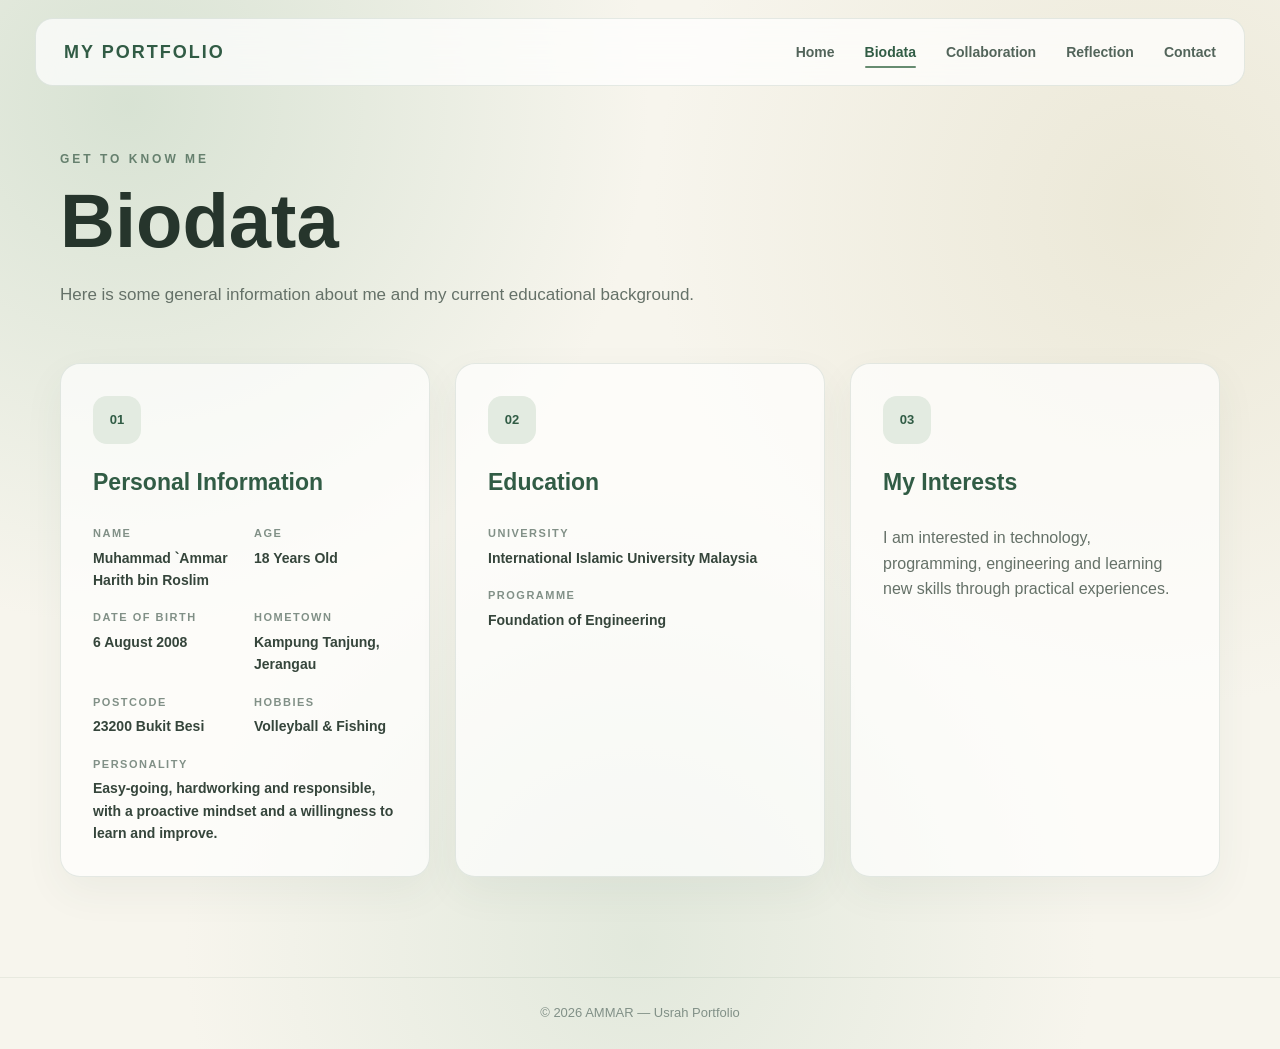
==== biodata.html @ 47d76e14 "seperate page" ====
<!DOCTYPE html>
<html lang="en">

<head>

    <meta charset="UTF-8">
    <meta name="viewport" content="width=device-width, initial-scale=1.0">

    <title>Biodata | AMMAR</title>

    <link rel="stylesheet" href="style.css">

</head>

<body>

<nav id="navbar">

    <div class="logo">MY PORTFOLIO</div>

    <button class="menu-toggle"
            onclick="toggleMenu()"
            aria-label="Open navigation menu">
        ☰
    </button>

    <ul id="nav-menu">

        <li><a href="index.html">Home</a></li>

        <li>
            <a href="biodata.html" class="active">
                Biodata
            </a>
        </li>

        <li>
            <a href="collaboration.html">
                Collaboration
            </a>
        </li>

        <li>
            <a href="reflection.html">
                Reflection
            </a>
        </li>

        <li>
            <a href="contact.html">
                Contact
            </a>
        </li>

    </ul>

</nav>


<main>

<section class="page-section reveal">

    <div class="section-content">

        <p class="small-text">
            GET TO KNOW ME
        </p>

        <h1>Biodata</h1>

        <p class="section-intro">
            Here is some general information about me and
            my current educational background.
        </p>


        <div class="biodata-container">


            <!-- PERSONAL INFORMATION -->

            <div class="info-card">

                <div class="card-icon">
                    01
                </div>

                <h2>
                    Personal Information
                </h2>

                <div class="info-list">

                    <div class="info-item">
                        <span>Name</span>
                        <strong>
                            Muhammad `Ammar Harith bin Roslim
                        </strong>
                    </div>

                    <div class="info-item">
                        <span>Age</span>
                        <strong>
                            18 Years Old
                        </strong>
                    </div>

                    <div class="info-item">
                        <span>Date of Birth</span>
                        <strong>
                            6 August 2008
                        </strong>
                    </div>

                    <div class="info-item">
                        <span>Hometown</span>
                        <strong>
                            Kampung Tanjung, Jerangau
                        </strong>
                    </div>

                    <div class="info-item">
                        <span>Postcode</span>
                        <strong>
                            23200 Bukit Besi
                        </strong>
                    </div>

                    <div class="info-item">
                        <span>Hobbies</span>
                        <strong>
                            Volleyball & Fishing
                        </strong>
                    </div>

                    <div class="info-item full-width">
                        <span>Personality</span>
                        <strong>
                            Easy-going, hardworking and responsible,
                            with a proactive mindset and a willingness
                            to learn and improve.
                        </strong>
                    </div>

                </div>

            </div>


            <!-- EDUCATION -->

            <div class="info-card">

                <div class="card-icon">
                    02
                </div>

                <h2>
                    Education
                </h2>

                <div class="info-list">

                    <div class="info-item">

                        <span>
                            University
                        </span>

                        <strong>
                            International Islamic University Malaysia
                        </strong>

                    </div>

                    <div class="info-item">

                        <span>
                            Programme
                        </span>

                        <strong>
                            Foundation of Engineering
                        </strong>

                    </div>

                </div>

            </div>


            <!-- INTERESTS -->

            <div class="info-card">

                <div class="card-icon">
                    03
                </div>

                <h2>
                    My Interests
                </h2>

                <p>
                    I am interested in technology, programming,
                    engineering and learning new skills through
                    practical experiences.
                </p>

            </div>


        </div>

    </div>

</section>

</main>


<footer>
    <p>© 2026 AMMAR — Usrah Portfolio</p>
</footer>


<script src="script.js"></script>

</body>
</html>
---- style.css ----
* {
    margin: 0;
    padding: 0;
    box-sizing: border-box;
    scroll-behavior: smooth;
}

body {
    font-family: Arial, Helvetica, sans-serif;
    color: #26352c;

    background:
        radial-gradient(
            circle at 10% 10%,
            rgba(190, 211, 190, 0.55),
            transparent 35%
        ),
        radial-gradient(
            circle at 90% 20%,
            rgba(221, 216, 188, 0.45),
            transparent 35%
        ),
        radial-gradient(
            circle at 50% 90%,
            rgba(205, 220, 203, 0.5),
            transparent 40%
        ),
        #f7f5ed;

    line-height: 1.6;
}

a {
    text-decoration: none;
    color: inherit;
}

img {
    max-width: 100%;
    display: block;
}


/* =========================
   NAVBAR
========================= */

nav {
    position: fixed;

    top: 18px;
    left: 50%;

    transform: translateX(-50%);

    width: calc(100% - 70px);
    max-width: 1250px;

    height: 68px;

    padding: 0 28px;

    display: flex;
    align-items: center;
    justify-content: space-between;

    background: rgba(255, 255, 255, 0.72);

    backdrop-filter: blur(18px);
    -webkit-backdrop-filter: blur(18px);

    border: 1px solid rgba(49, 92, 69, 0.12);

    border-radius: 18px;

    z-index: 1000;

    transition: 0.3s ease;
}

nav.scrolled {
    box-shadow:
        0 10px 30px rgba(48, 70, 56, 0.08);
}

.logo {
    font-size: 18px;
    font-weight: 800;
    letter-spacing: 2px;
    color: #315c45;
}

nav ul {
    display: flex;
    align-items: center;
    gap: 30px;
    list-style: none;
}

nav ul li a {
    position: relative;

    font-size: 14px;
    font-weight: 600;

    color: #52645a;

    transition: 0.25s ease;
}

nav ul li a:hover,
nav ul li a.active {
    color: #315c45;
}

nav ul li a.active::after {
    content: "";

    position: absolute;

    left: 0;
    right: 0;
    bottom: -8px;

    height: 2px;

    background: #668b70;

    border-radius: 10px;
}

.menu-toggle {
    display: none;

    border: none;
    background: transparent;

    font-size: 28px;

    color: #315c45;

    cursor: pointer;
}


/* =========================
   GENERAL
========================= */

.page-section {
    min-height: 100vh;

    padding: 150px 60px 100px;
}

.section-content {
    width: 100%;
    max-width: 1200px;
    margin: auto;
}

.small-text {
    font-size: 12px;
    font-weight: bold;

    letter-spacing: 3px;
    text-transform: uppercase;

    color: #66806e;

    margin-bottom: 12px;
}

h1 {
    font-size: clamp(42px, 6vw, 76px);

    line-height: 1.05;

    margin-bottom: 20px;

    color: #26352c;
}

h2 {
    color: #315c45;
}

.section-intro {
    max-width: 700px;

    font-size: 17px;

    color: #657168;

    margin-bottom: 55px;
}


/* =========================
   HOME
========================= */

.page-home {
    min-height: 100vh;

    max-width: 1400px;

    margin: auto;

    padding:
        150px 60px
        80px;

    display: flex;

    align-items: center;
    justify-content: space-between;

    gap: 70px;
}

.home-content {
    flex: 1;

    max-width: 700px;
}

.home-content h1 {
    font-size: clamp(48px, 7vw, 88px);
}

.home-content h1 span {
    color: #668b70;
}

.home-content h2 {
    font-size: clamp(22px, 3vw, 34px);

    margin-bottom: 22px;
}

.description {
    max-width: 620px;

    font-size: 17px;

    color: #657168;

    margin-bottom: 35px;
}

.home-buttons {
    display: flex;

    gap: 15px;

    flex-wrap: wrap;
}

.main-button,
.secondary-button {
    padding: 13px 23px;

    border-radius: 12px;

    font-size: 14px;
    font-weight: 700;

    transition: 0.3s ease;
}

.main-button {
    background: #315c45;
    color: white;
}

.main-button:hover {
    transform: translateY(-3px);

    background: #264c38;
}

.secondary-button {
    background: rgba(255, 255, 255, 0.7);

    border: 1px solid rgba(49, 92, 69, 0.18);

    color: #315c45;
}

.secondary-button:hover {
    transform: translateY(-3px);

    background: white;
}

.home-image {
    flex: 0 0 350px;
}

.image-circle {
    width: 350px;
    height: 350px;

    border-radius: 50%;

    padding: 10px;

    background: rgba(255, 255, 255, 0.65);

    border: 1px solid rgba(49, 92, 69, 0.15);

    box-shadow:
        0 25px 60px rgba(49, 92, 69, 0.12);
}

.image-circle img {
    width: 100%;
    height: 100%;

    border-radius: 50%;

    object-fit: cover;
}


/* =========================
   BIODATA
========================= */

.biodata-container {
    display: grid;

    grid-template-columns:
        repeat(3, 1fr);

    gap: 25px;
}

.info-card {
    padding: 32px;

    min-height: 270px;

    background:
        rgba(255, 255, 255, 0.68);

    border:
        1px solid rgba(49, 92, 69, 0.12);

    border-radius: 20px;

    box-shadow:
        0 15px 40px rgba(49, 92, 69, 0.06);

    transition: 0.3s ease;
}

.info-card:hover {
    transform: translateY(-6px);

    box-shadow:
        0 20px 45px rgba(49, 92, 69, 0.1);
}

.card-icon {
    width: 48px;
    height: 48px;

    display: flex;
    align-items: center;
    justify-content: center;

    border-radius: 14px;

    background: #e3ebe1;

    color: #315c45;

    font-size: 13px;
    font-weight: 800;

    margin-bottom: 20px;
}

.info-card h2 {
    font-size: 23px;

    margin-bottom: 24px;
}

.info-list {
    display: flex;

    flex-direction: column;

    gap: 18px;
}

.info-card:first-child .info-list {
    display: grid;

    grid-template-columns:
        1fr 1fr;

    gap: 18px;
}

.info-item {
    display: flex;

    flex-direction: column;

    gap: 4px;
}

.info-item.full-width {
    grid-column: 1 / -1;
}

.info-item span {
    font-size: 11px;

    letter-spacing: 1.5px;

    text-transform: uppercase;

    color: #819087;

    font-weight: 700;
}

.info-item strong {
    font-size: 14px;

    color: #35453b;
}

.info-card p {
    color: #657168;
}


/* =========================
   COLLABORATION
========================= */

.collaboration-intro {
    max-width: 900px;

    padding: 35px;

    margin-bottom: 65px;

    background:
        rgba(255, 255, 255, 0.65);

    border:
        1px solid rgba(49, 92, 69, 0.12);

    border-radius: 20px;

    box-shadow:
        0 15px 40px rgba(49, 92, 69, 0.05);
}

.project-label {
    display: inline-block;

    font-size: 11px;

    font-weight: 800;

    letter-spacing: 2px;

    color: #66806e;

    margin-bottom: 15px;
}

.collaboration-intro h2 {
    font-size: 30px;

    margin-bottom: 15px;
}

.collaboration-intro p {
    color: #657168;

    max-width: 800px;
}

.work-block {
    margin-bottom: 70px;
}

.work-heading {
    display: flex;

    align-items: center;

    gap: 20px;

    margin-bottom: 25px;
}

.work-heading > span {
    width: 48px;
    height: 48px;

    display: flex;
    align-items: center;
    justify-content: center;

    background: #315c45;

    color: white;

    border-radius: 14px;

    font-weight: 800;

    font-size: 14px;
}

.work-heading h2 {
    font-size: 30px;
}

.work-heading .small-text {
    margin-bottom: 2px;
}


/* POSTER */

.poster-container {
    width: 100%;

    padding: 25px;

    background:
        rgba(255, 255, 255, 0.68);

    border:
        1px solid rgba(49, 92, 69, 0.12);

    border-radius: 20px;

    box-shadow:
        0 15px 40px rgba(49, 92, 69, 0.07);

    text-align: center;
}

.poster-container img {
    width: 100%;

    height: auto;

    max-width: 900px;

    margin: auto;

    border-radius: 12px;

    object-fit: contain;

    transition: 0.3s ease;
}

.poster-container img:hover {
    transform: scale(1.01);
}


/* VIDEO */

.video-container {
    width: 100%;

    padding: 15px;

    background:
        rgba(255, 255, 255, 0.68);

    border:
        1px solid rgba(49, 92, 69, 0.12);

    border-radius: 20px;

    box-shadow:
        0 15px 40px rgba(49, 92, 69, 0.07);
}

.video-container video {
    display: block;

    width: 100%;

    height: auto;

    max-height: 700px;

    margin: auto;

    border-radius: 12px;

    background: #e7ebe5;
}


/* CONTRIBUTION */

.contribution-grid {
    display: grid;

    grid-template-columns:
        repeat(2, 1fr);

    gap: 25px;
}

.reflection-card {
    padding: 32px;

    background:
        rgba(255, 255, 255, 0.68);

    border:
        1px solid rgba(49, 92, 69, 0.12);

    border-radius: 20px;

    box-shadow:
        0 15px 40px rgba(49, 92, 69, 0.05);
}

.reflection-card h2 {
    margin-bottom: 15px;
}

.reflection-card p:last-child {
    color: #657168;
}


/* =========================
   REFLECTION
========================= */

.wish-container {
    display: grid;

    grid-template-columns:
        repeat(2, 1fr);

    gap: 25px;
}

.wish-card {
    padding: 32px;

    background:
        rgba(255, 255, 255, 0.68);

    border:
        1px solid rgba(49, 92, 69, 0.12);

    border-radius: 20px;

    box-shadow:
        0 15px 40px rgba(49, 92, 69, 0.05);

    transition: 0.3s ease;
}

.wish-card:hover {
    transform: translateY(-5px);
}

.wish-number {
    width: 45px;
    height: 45px;

    display: flex;
    align-items: center;
    justify-content: center;

    background: #e3ebe1;

    color: #315c45;

    border-radius: 13px;

    font-size: 13px;

    font-weight: 800;

    margin-bottom: 20px;
}

.wish-card h2 {
    margin-bottom: 15px;
}

.wish-card p {
    color: #657168;
}


/* =========================
   CONTACT
========================= */

.contact-page {
    min-height: 100vh;

    padding:
        150px 20px 100px;

    display: flex;

    align-items: center;
    justify-content: center;

    text-align: center;
}

.contact-content {
    max-width: 700px;

    margin: auto;
}

.contact-description {
    color: #657168;

    margin-bottom: 30px;
}

.contact-buttons {
    display: flex;

    justify-content: center;

    gap: 15px;

    flex-wrap: wrap;
}

.contact-button {
    padding: 13px 25px;

    border-radius: 12px;

    background: #315c45;

    color: white;

    font-weight: 700;

    font-size: 14px;

    transition: 0.3s ease;
}

.contact-button:hover {
    transform: translateY(-3px);

    background: #264c38;
}


/* =========================
   FOOTER
========================= */

footer {
    padding: 25px;

    text-align: center;

    color: #819087;

    font-size: 13px;

    border-top:
        1px solid rgba(49, 92, 69, 0.08);
}


/* =========================
   ANIMATION
========================= */

.reveal {
    opacity: 0;

    transform: translateY(35px);

    transition:
        opacity 0.8s ease,
        transform 0.8s ease;
}

.reveal.active {
    opacity: 1;

    transform: translateY(0);
}


/* =========================
   TABLET
========================= */

@media (max-width: 1000px) {

    .page-home {
        flex-direction: column;

        justify-content: center;

        text-align: center;

        padding-top: 140px;
    }

    .home-content {
        max-width: 800px;
    }

    .description {
        margin-left: auto;
        margin-right: auto;
    }

    .home-buttons {
        justify-content: center;
    }

    .home-image {
        flex: none;
    }

    .biodata-container {
        grid-template-columns: 1fr;
    }

    .info-card {
        min-height: auto;
    }

    .contribution-grid {
        grid-template-columns: 1fr;
    }

    .wish-container {
        grid-template-columns: 1fr;
    }
}


/* =========================
   MOBILE
========================= */

@media (max-width: 750px) {

    nav {
        top: 10px;

        width:
            calc(100% - 24px);

        height: 62px;

        padding:
            0 20px;

        border-radius: 15px;
    }

    .logo {
        font-size: 16px;
    }

    .menu-toggle {
        display: block;
    }

    nav ul {
        display: none;

        position: absolute;

        top: 70px;

        left: 0;

        width: 100%;

        flex-direction: column;

        gap: 0;

        padding: 10px;

        background:
            rgba(255, 255, 255, 0.94);

        backdrop-filter: blur(18px);

        border:
            1px solid rgba(49, 92, 69, 0.12);

        border-radius: 15px;

        box-shadow:
            0 15px 35px rgba(49, 92, 69, 0.1);
    }

    nav ul.active {
        display: flex;
    }

    nav ul li {
        width: 100%;
    }

    nav ul li a {
        display: block;

        width: 100%;

        padding:
            13px 15px;

        border-radius: 10px;
    }

    nav ul li a.active::after {
        display: none;
    }

    nav ul li a:hover,
    nav ul li a.active {
        background: #eef2eb;
    }


    /* GENERAL */

    .page-section {
        min-height: auto;

        padding:
            110px 20px 80px;
    }

    h1 {
        font-size: 43px;
    }

    .section-intro {
        font-size: 15px;

        margin-bottom: 35px;
    }


    /* HOME */

    .page-home {
        min-height: 100vh;

        gap: 45px;

        padding:
            130px 20px 80px;
    }

    .home-content h1 {
        font-size: 48px;
    }

    .home-content h2 {
        font-size: 24px;
    }

    .description {
        font-size: 15px;
    }

    .home-buttons {
        flex-direction: column;

        align-items: stretch;
    }

    .main-button,
    .secondary-button {
        text-align: center;

        width: 100%;
    }

    .home-image {
        width: 100%;

        display: flex;

        justify-content: center;
    }

    .image-circle {
        width: 250px;
        height: 250px;
    }


    /* BIODATA */

    .info-card:first-child .info-list {
        grid-template-columns: 1fr;
    }

    .info-item.full-width {
        grid-column: auto;
    }

    .info-card {
        padding: 25px;
    }

    .info-card h2 {
        font-size: 22px;
    }

    .info-item strong {
        font-size: 13px;
    }


    /* COLLABORATION */

    .collaboration-intro {
        padding: 25px;

        margin-bottom: 45px;
    }

    .collaboration-intro h2 {
        font-size: 25px;
    }

    .work-block {
        margin-bottom: 50px;
    }

    .work-heading {
        gap: 13px;
    }

    .work-heading > span {
        width: 42px;
        height: 42px;

        flex-shrink: 0;
    }

    .work-heading h2 {
        font-size: 24px;
    }

    .poster-container {
        padding: 12px;
    }

    .poster-container img {
        width: 100%;

        height: auto;
    }

    .video-container {
        padding: 8px;
    }

    .video-container video {
        width: 100%;

        height: auto;
    }

    .reflection-card,
    .wish-card {
        padding: 25px;
    }


    /* CONTACT */

    .contact-page {
        padding:
            130px 20px 80px;
    }

    .contact-buttons {
        flex-direction: column;

        align-items: stretch;
    }

    .contact-button {
        width: 100%;
    }

}


/* =========================
   SMALL PHONE
========================= */

@media (max-width: 420px) {

    .logo {
        font-size: 14px;

        letter-spacing: 1.5px;
    }

    .home-content h1 {
        font-size: 40px;
    }

    .home-content h2 {
        font-size: 21px;
    }

    .image-circle {
        width: 220px;
        height: 220px;
    }

    h1 {
        font-size: 38px;
    }

    .info-card,
    .reflection-card,
    .wish-card {
        padding: 22px;
    }

    .work-heading h2 {
        font-size: 21px;
    }

}
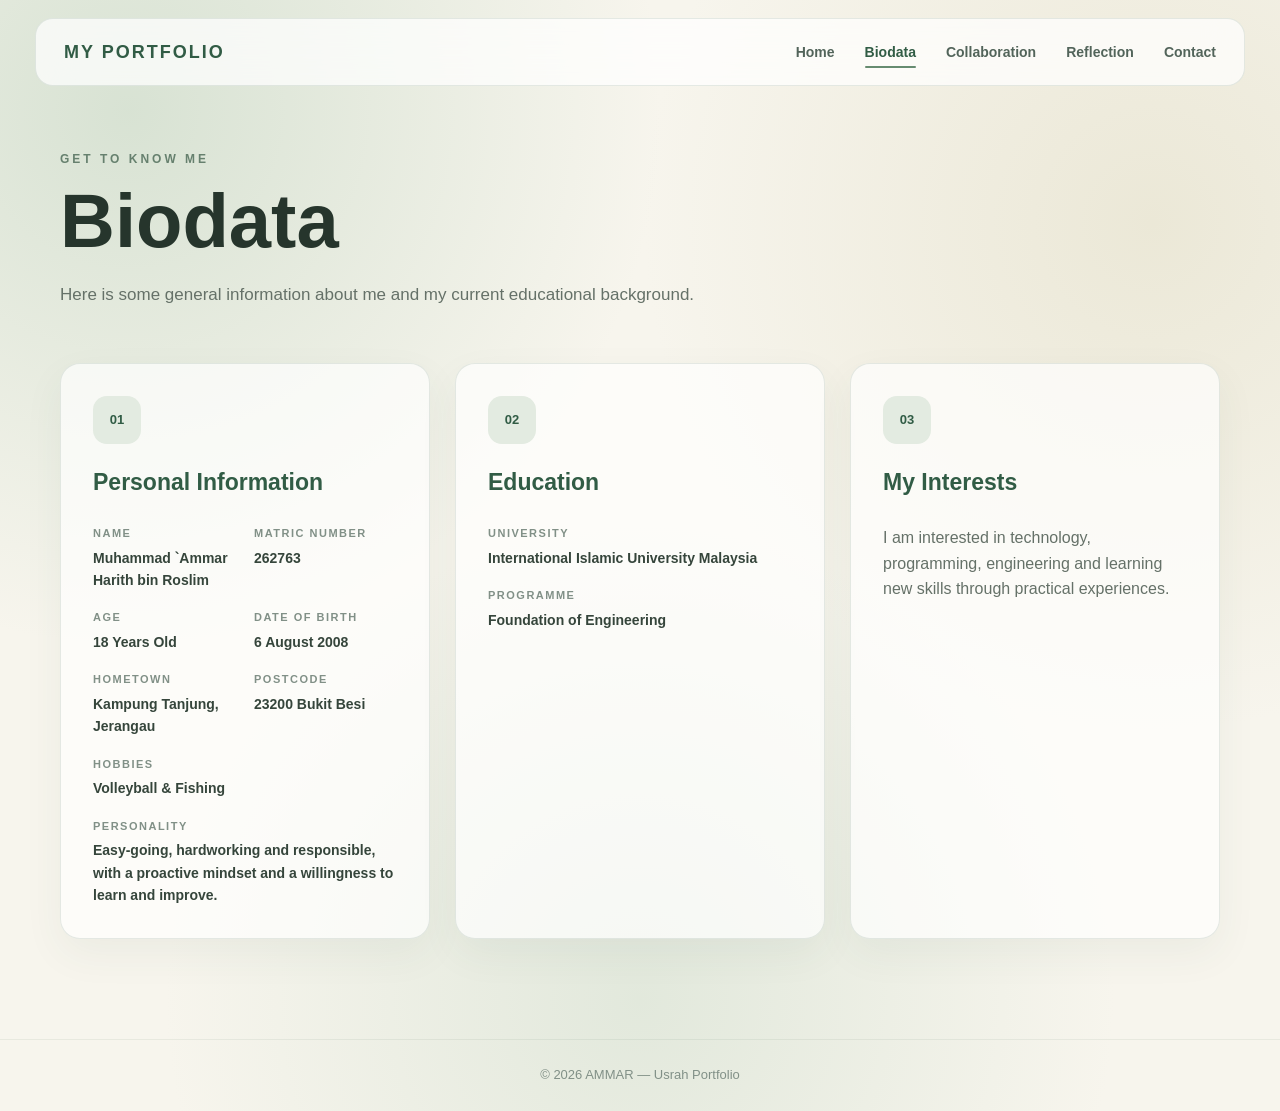
==== commit 6c363692: "qa" ====
--- a/biodata.html
+++ b/biodata.html
@@ -100,6 +100,13 @@
                     </div>
 
                     <div class="info-item">
+                         <span>Matric Number</span>
+                          <strong>
+                              262763
+                         </strong>
+                    </div>
+
+                    <div class="info-item">
                         <span>Age</span>
                         <strong>
                             18 Years Old
